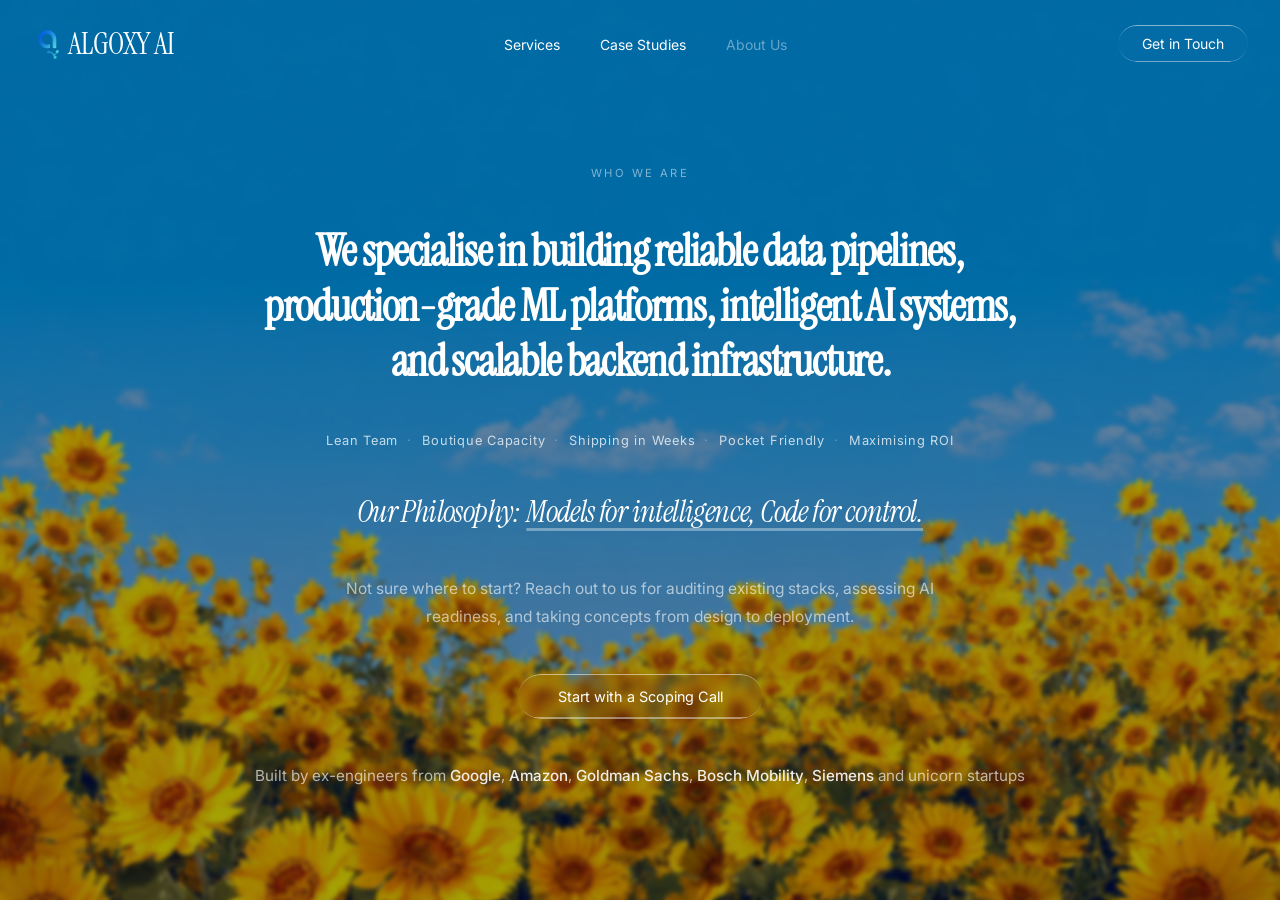
==== about.html @ c76a79a3 "typos & case studies add" ====
<!DOCTYPE html>
<html lang="en">
<head>
  <meta charset="UTF-8" />
  <meta name="viewport" content="width=device-width, initial-scale=1.0" />
  <title>About - Algoxy AI</title>
  <link rel="icon" type="image/png" href="src/logo.png" />
  <link rel="preconnect" href="https://fonts.googleapis.com" />
  <link rel="preconnect" href="https://fonts.gstatic.com" crossorigin />
  <link href="https://fonts.googleapis.com/css2?family=Instrument+Serif:ital@0;1&family=Inter:wght@400;500&display=swap" rel="stylesheet" />

  <style>
    html, body {
      height: 100%;
      margin: 0;
      padding: 0;
    }

    *, *::before, *::after {
      box-sizing: border-box;
      margin: 0;
      padding: 0;
    }

    body {
      background-color: hsl(0, 0%, 0%);
      color: #fff;
      font-family: 'Inter', sans-serif;
      -webkit-font-smoothing: antialiased;
    }

    h1, h2, h3 {
      font-family: 'Instrument Serif', serif;
    }

    /* ── Liquid Glass ─────────────────────────────────────────── */
    .liquid-glass {
      position: relative;
      background: rgba(255, 255, 255, 0.01);
      background-blend-mode: luminosity;
      backdrop-filter: blur(4px);
      -webkit-backdrop-filter: blur(4px);
      border: none;
      box-shadow: inset 0 1px 1px rgba(255, 255, 255, 0.15);
      overflow: hidden;
      cursor: pointer;
      color: #fff;
      font-family: 'Inter', sans-serif;
      transition: scale 0.2s ease;
    }

    .liquid-glass:hover { scale: 1.03; }

    .liquid-glass::before {
      content: '';
      position: absolute;
      inset: 0;
      border-radius: inherit;
      padding: 1.4px;
      background: linear-gradient(
        180deg,
        rgba(255, 255, 255, 0.45) 0%,
        rgba(255, 255, 255, 0.15) 20%,
        rgba(255, 255, 255, 0)    40%,
        rgba(255, 255, 255, 0)    60%,
        rgba(255, 255, 255, 0.15) 80%,
        rgba(255, 255, 255, 0.45) 100%
      );
      -webkit-mask: linear-gradient(#fff 0 0) content-box, linear-gradient(#fff 0 0);
      -webkit-mask-composite: xor;
      mask-composite: exclude;
      pointer-events: none;
    }

    /* ── Animations ───────────────────────────────────────────── */
    @keyframes fade-rise {
      from { opacity: 0; transform: translateY(24px); }
      to   { opacity: 1; transform: translateY(0); }
    }

    .animate-fade-rise        { animation: fade-rise 0.8s ease-out 0.1s  both; }
    .animate-fade-rise-delay  { animation: fade-rise 0.8s ease-out 0.3s  both; }
    .animate-fade-rise-delay-2{ animation: fade-rise 0.8s ease-out 0.5s  both; }
    .animate-fade-rise-delay-3{ animation: fade-rise 0.8s ease-out 0.65s both; }
    .animate-fade-rise-delay-4{ animation: fade-rise 0.8s ease-out 0.8s  both; }
    .animate-fade-rise-delay-5{ animation: fade-rise 0.8s ease-out 0.95s both; }
    .animate-fade-rise-delay-6{ animation: fade-rise 0.8s ease-out 1.1s  both; }

    /* ── Page — full-screen, no scroll ───────────────────────── */
    .page {
      position: relative;
      height: 100vh;
      overflow: hidden;
      background: #000;
      display: flex;
      flex-direction: column;
    }

    /* ── Background video ─────────────────────────────────────── */
    .bg-video {
      position: absolute;
      inset: 0;
      width: 100%;
      height: 100%;
      object-fit: cover;
      z-index: 0;
      filter: blur(2px);
      transform: scale(1.04);
    }

    .bg-overlay {
      position: absolute;
      inset: 0;
      background: rgba(0, 0, 0, 0.35);
      z-index: 1;
    }

    /* ── Content above video ──────────────────────────────────── */
    .page-content {
      position: relative;
      z-index: 2;
      display: flex;
      flex-direction: column;
      flex: 1;
      min-height: 0;
    }

    /* ── Navbar — identical to index.html ────────────────────── */
    .navbar {
      flex-shrink: 0;
      display: flex;
      flex-direction: row;
      justify-content: space-between;
      align-items: center;
      padding: 1.5rem 2rem;
      max-width: 80rem;
      width: 100%;
      margin: 0 auto;
    }

    .navbar-brand {
      font-family: 'Instrument Serif', serif;
      font-size: 1.875rem;
      letter-spacing: -0.025em;
      color: #fff;
      text-decoration: none;
      white-space: nowrap;
      display: flex;
      align-items: center;
      gap: 0.25rem;
    }

    .navbar-logo {
      height: 2rem;
      width: auto;
      display: block;
    }

    .navbar-links {
      display: none;
      flex-direction: row;
      gap: 2.5rem;
      list-style: none;
      flex: 1;
      justify-content: center;
    }

    .navbar-links a {
      font-size: 0.875rem;
      color: #fff;
      text-decoration: none;
      transition: opacity 0.2s ease;
    }

    .navbar-links a:hover  { opacity: 0.8; }
    .navbar-links a.active { opacity: 0.4; pointer-events: none; }

    .navbar-cta {
      border-radius: 9999px;
      padding: 0.625rem 1.5rem;
      font-size: 0.875rem;
    }

    @media (min-width: 768px) {
      .navbar-links { display: flex; }
    }

    /* ── About content — centered in remaining space ──────────── */
    .about-body {
      flex: 1;
      display: flex;
      flex-direction: column;
      align-items: center;
      justify-content: center;
      text-align: center;
      padding: 2rem 2rem 4rem;
      gap: 2.75rem;
    }

    /* Label */
    .about-label {
      font-family: 'Inter', sans-serif;
      font-size: 0.7rem;
      letter-spacing: 0.22em;
      text-transform: uppercase;
      color: rgba(255, 255, 255, 0.5);
    }

    /* Main description */
    .about-description {
      font-family: 'Instrument Serif', serif;
      font-size: clamp(1.75rem, 3.5vw, 2.75rem);
      line-height: 1.25;
      letter-spacing: -0.03em;
      color: #fff;
      max-width: 70rem;
    }

    /* Attribute pills row */
    .about-attrs {
      display: flex;
      flex-wrap: wrap;
      align-items: center;
      justify-content: center;
      gap: 0 1.5rem;
      list-style: none;
    }

    .about-attrs li {
      font-family: 'Inter', sans-serif;
      font-size: 0.8rem;
      letter-spacing: 0.06em;
      color: rgba(255, 255, 255, 0.75);
      position: relative;
    }

    /* dot separator between items except the last */
    .about-attrs li:not(:last-child)::after {
      content: '·';
      position: absolute;
      right: -0.85rem;
      color: rgba(255, 255, 255, 0.3);
    }

    /* Philosophy */
    .about-philosophy {
      font-family: 'Instrument Serif', serif;
      font-style: italic;
      font-size: clamp(1.25rem, 2.5vw, 1.875rem);
      color: #fff;
      letter-spacing: -0.02em;
    }

    .about-philosophy-underline {
      text-decoration: underline;
      text-underline-offset: 6px;
      text-decoration-color: rgba(255, 255, 255, 0.35);
    }

    /* Reach-out nudge */
    .about-reach-out {
      font-family: 'Inter', sans-serif;
      font-size: clamp(0.82rem, 1.4vw, 0.97rem);
      color: rgba(255, 255, 255, 0.6);
      line-height: 1.75;
      max-width: 38rem;
    }

    /* Scoping call CTA */
    .about-scoping-cta {
      border-radius: 9999px;
      padding: 0.875rem 2.5rem;
      font-size: 0.9rem;
    }

    /* Background line */
    .about-background {
      font-family: 'Inter', sans-serif;
      font-size: clamp(0.8rem, 1.5vw, 0.95rem);
      color: rgba(255, 255, 255, 0.65);
      line-height: 1.7;
      white-space: nowrap; /* desktop: single line */
    }

    .about-background strong {
      color: rgba(255, 255, 255, 0.9);
      font-weight: 500;
    }

    /* ── Hamburger — hidden on desktop ───────────────────────── */
    .hamburger {
      display: none;
      flex-direction: column;
      justify-content: center;
      gap: 5.5px;
      background: none;
      border: none;
      cursor: pointer;
      padding: 4px;
      flex-shrink: 0;
    }

    .hamburger span {
      display: block;
      width: 22px;
      height: 1.5px;
      background: #fff;
      border-radius: 2px;
      transition: transform 0.25s ease, opacity 0.25s ease;
    }

    .hamburger.open span:nth-child(1) { transform: translateY(7px) rotate(45deg); }
    .hamburger.open span:nth-child(2) { opacity: 0; }
    .hamburger.open span:nth-child(3) { transform: translateY(-7px) rotate(-45deg); }

    /* ── Mobile backdrop ─────────────────────────────────────── */
    .mobile-backdrop {
      position: fixed;
      inset: 0;
      background: rgba(0, 0, 0, 0.5);
      z-index: 100;
      visibility: hidden;
      opacity: 0;
      pointer-events: none;
      transition: opacity 0.3s ease, visibility 0.3s ease;
    }

    .mobile-backdrop.open {
      visibility: visible;
      opacity: 1;
      pointer-events: auto;
    }

    /* ── Slide-down panel menu — liquid glass ────────────────── */
    .mobile-menu {
      position: fixed;
      top: 0;
      left: 0;
      right: 0;
      z-index: 200;
      background: rgba(255, 255, 255, 0.04);
      backdrop-filter: blur(22px) saturate(1.8);
      -webkit-backdrop-filter: blur(22px) saturate(1.8);
      box-shadow: inset 0 1px 1px rgba(255, 255, 255, 0.15);
      overflow: hidden;
      padding: 5.5rem 2rem 2rem;
      transform: translateY(-100%);
      opacity: 0;
      pointer-events: none;
      transition: transform 0.35s cubic-bezier(0.4, 0, 0.2, 1),
                  opacity 0.3s ease;
    }

    /* Gradient border — same trick as .liquid-glass::before */
    .mobile-menu::before {
      content: '';
      position: absolute;
      inset: 0;
      padding: 1.4px;
      background: linear-gradient(
        180deg,
        rgba(255, 255, 255, 0.3)  0%,
        rgba(255, 255, 255, 0.1)  20%,
        rgba(255, 255, 255, 0)    40%,
        rgba(255, 255, 255, 0)    60%,
        rgba(255, 255, 255, 0.1)  80%,
        rgba(255, 255, 255, 0.35) 100%
      );
      -webkit-mask: linear-gradient(#fff 0 0) content-box, linear-gradient(#fff 0 0);
      -webkit-mask-composite: xor;
      mask-composite: exclude;
      pointer-events: none;
    }

    .mobile-menu.open {
      transform: translateY(0);
      opacity: 1;
      pointer-events: auto;
    }

    .mobile-menu-links {
      list-style: none;
      display: flex;
      flex-direction: column;
    }

    .mobile-menu-links li {
      border-bottom: 1px solid rgba(255, 255, 255, 0.07);
    }

    .mobile-menu-links li:last-child { border-bottom: none; }

    .mobile-menu-links a {
      font-family: 'Instrument Serif', serif;
      font-size: 1.75rem;
      color: #fff;
      text-decoration: none;
      letter-spacing: -0.02em;
      opacity: 0.85;
      display: block;
      padding: 0.85rem 0;
      transition: opacity 0.2s ease;
    }

    .mobile-menu-links a:hover { opacity: 1; }
    .mobile-menu-links a.inactive { opacity: 0.3; cursor: default; pointer-events: none; }

    /* Navbar lifts above panel + backdrop when open */
    .navbar.menu-open { z-index: 300; }

    /* ── Mobile bottom nav ───────────────────────────────────── */
    .mobile-nav-bottom { display: none; }

    @media (max-width: 767px) {
      .hamburger  { display: none; }
      .navbar-cta { display: none; }
      .navbar     { justify-content: center; }

      .mobile-nav-bottom {
        display: flex;
        justify-content: space-around;
        align-items: center;
        padding: 1.5rem 2rem 2rem;
      }

      .mobile-nav-bottom a {
        font-family: 'Inter', sans-serif;
        font-size: 0.75rem;
        letter-spacing: 0.08em;
        text-transform: uppercase;
        color: rgba(255, 255, 255, 0.75);
        text-decoration: underline;
        text-underline-offset: 5px;
        text-decoration-color: rgba(255, 255, 255, 0.35);
        transition: color 0.2s ease, text-decoration-color 0.2s ease;
      }

      .mobile-nav-bottom a:hover {
        color: #fff;
        text-decoration-color: rgba(255, 255, 255, 0.7);
      }

      .mobile-nav-bottom a.inactive { opacity: 0.3; pointer-events: none; }
    }

    /* ── Tablet ───────────────────────────────────────────────── */
    @media (max-width: 1024px) {
      .about-background {
        white-space: normal; /* allow wrapping on smaller screens */
      }
    }

    /* ── Mobile ───────────────────────────────────────────────── */
    @media (max-width: 767px) {
      /* Release fixed height so content isn't clipped */
      .page {
        height: auto;
        min-height: 100vh;
        overflow-y: auto;
      }
      /* Keep video covering the full viewport on mobile */
      .bg-video,
      .bg-overlay {
        position: fixed;
      }
      .navbar {
        padding: 1.25rem 1.25rem;
      }
      .navbar-brand {
        font-size: 1.35rem;
      }
      .navbar-logo {
        height: 1.5rem;
      }
      .navbar-cta {
        padding: 0.5rem 1rem;
        font-size: 0.75rem;
      }
      .about-body {
        gap: 1.75rem;
        padding: 1.5rem 1.25rem 3rem;
        justify-content: center;
      }
      .about-description {
        font-size: clamp(1.4rem, 6vw, 1.75rem);
      }
      .about-description br { display: none; }
      .about-philosophy {
        font-size: clamp(1.1rem, 4.5vw, 1.4rem);
      }
      .about-background {
        white-space: normal;
        font-size: 0.875rem;
      }
      .about-attrs {
        gap: 0.4rem 1.1rem;
      }
    }
  </style>
</head>
<body>
  <div class="page">

    <!-- Background image -->
    <img src="src/photo.png" alt="" class="bg-video" />
    <div class="bg-overlay"></div>

    <div class="page-content">

      <!-- Navbar -->
      <nav class="navbar animate-fade-rise">
        <button class="hamburger" aria-label="Toggle menu">
          <span></span><span></span><span></span>
        </button>
        <a href="index.html" class="navbar-brand">
          <img src="src/logo.png" alt="Algoxy AI Logo" class="navbar-logo" />
          ALGOXY AI
        </a>
        <ul class="navbar-links">
          <li><a href="services.html">Services</a></li>
          <li><a href="case-studies.html">Case Studies</a></li>
          <li><a href="about.html" class="active">About Us</a></li>
        </ul>
        <a href="mailto:contact@algoxy.ai" class="liquid-glass navbar-cta" style="text-decoration:none;">Get in Touch</a>
      </nav>

      <!-- Centered about content -->
      <div class="about-body">

        <p class="about-label animate-fade-rise">Who we are</p>

        <h1 class="about-description animate-fade-rise-delay">
          We specialise in building reliable data pipelines, <br />production-grade ML platforms, intelligent AI systems, <br />and scalable backend infrastructure.
        </h1>

        <ul class="about-attrs animate-fade-rise-delay-2">
          <li>Lean Team</li>
          <li>Boutique Capacity</li>
          <li>Shipping in Weeks</li>
          <li>Pocket Friendly</li>
          <li>Maximising ROI</li>
        </ul>

        <p class="about-philosophy animate-fade-rise-delay-3">
          Our Philosophy: <span class="about-philosophy-underline">Models for intelligence, Code for control.</span>
        </p>

        <p class="about-reach-out animate-fade-rise-delay-4">
          Not sure where to start? Reach out to us for auditing existing stacks, assessing AI readiness, and taking concepts from design to deployment.
        </p>

        <a href="https://cal.com/algoxy/30min" target="_blank" class="liquid-glass about-scoping-cta animate-fade-rise-delay-5" style="text-decoration:none;">
          Start with a Scoping Call
        </a>

        <p class="about-background animate-fade-rise-delay-6">
          Built by ex-engineers from <strong>Google</strong>, <strong>Amazon</strong>, <strong>Goldman Sachs</strong>, <strong>Bosch Mobility</strong>, <strong>Siemens</strong> and unicorn startups
        </p>

      </div>

      <!-- Mobile bottom nav -->
      <nav class="mobile-nav-bottom">
        <a href="index.html">Home</a>
        <a href="services.html">Services</a>
        <a href="case-studies.html">Case Studies</a>
      </nav>

    </div>
  </div>
  <!-- Mobile backdrop -->
  <div class="mobile-backdrop" id="mobileBackdrop"></div>

  <!-- Mobile slide-down panel -->
  <div class="mobile-menu" id="mobileMenu">
    <ul class="mobile-menu-links">
      <li><a href="index.html">Home</a></li>
      <li><a href="services.html">Services</a></li>
      <li><a href="case-studies.html">Case Studies</a></li>
      <li><a href="about.html" class="inactive">About Us</a></li>
    </ul>
  </div>

  <script>
    const hamburger = document.querySelector('.hamburger');
    const navbar    = document.querySelector('.navbar');
    const menu      = document.getElementById('mobileMenu');
    const backdrop  = document.getElementById('mobileBackdrop');

    function closeMenu() {
      hamburger.classList.remove('open');
      navbar.classList.remove('menu-open');
      menu.classList.remove('open');
      backdrop.classList.remove('open');
    }

    hamburger.addEventListener('click', () => {
      const isOpen = menu.classList.contains('open');
      if (isOpen) { closeMenu(); }
      else {
        hamburger.classList.add('open');
        navbar.classList.add('menu-open');
        menu.classList.add('open');
        backdrop.classList.add('open');
      }
    });

    backdrop.addEventListener('click', closeMenu);
    menu.querySelectorAll('a:not(.inactive)').forEach(a => {
      a.addEventListener('click', closeMenu);
    });
  </script>
</body>
</html>
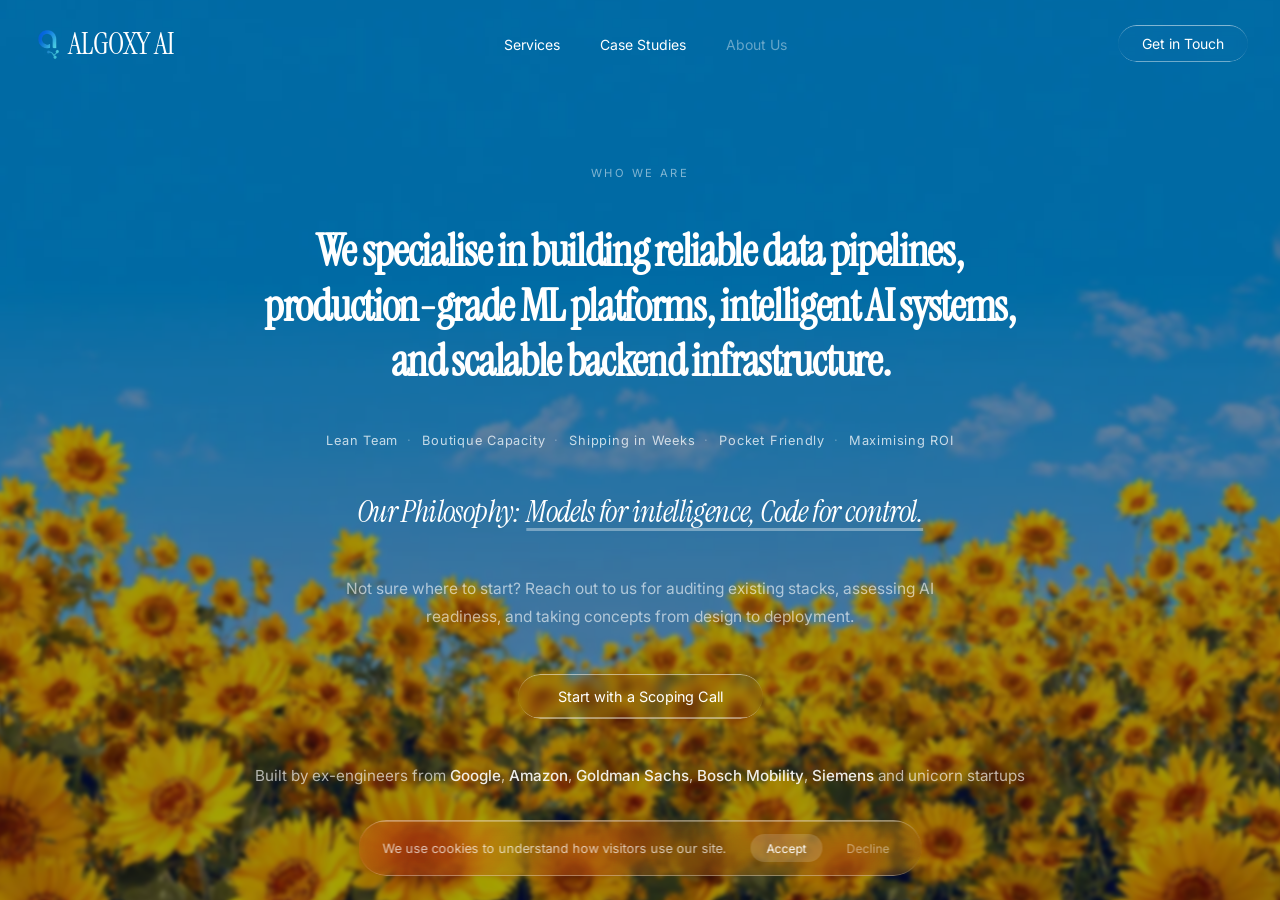
==== commit bde4f06d: "website optimisations" ====
--- a/about.html
+++ b/about.html
@@ -4,7 +4,21 @@
   <meta charset="UTF-8" />
   <meta name="viewport" content="width=device-width, initial-scale=1.0" />
   <title>About - Algoxy AI</title>
+  <meta name="description" content="Algoxy AI is a lean, boutique engineering team built by ex-engineers from Google, Amazon, Goldman Sachs, Bosch Mobility, Siemens, and unicorn startups." />
+  <!-- Open Graph -->
+  <meta property="og:type"        content="website" />
+  <meta property="og:site_name"   content="Algoxy AI" />
+  <meta property="og:url"         content="https://algoxy.ai/about.html" />
+  <meta property="og:title"       content="About - Algoxy AI" />
+  <meta property="og:description" content="Algoxy AI is a lean, boutique engineering team built by ex-engineers from Google, Amazon, Goldman Sachs, Bosch Mobility, Siemens, and unicorn startups." />
+  <meta property="og:image"       content="https://algoxy.ai/src/photo.png" />
+  <!-- Twitter / X -->
+  <meta name="twitter:card"        content="summary_large_image" />
+  <meta name="twitter:title"       content="About - Algoxy AI" />
+  <meta name="twitter:description" content="Algoxy AI is a lean, boutique engineering team built by ex-engineers from Google, Amazon, Goldman Sachs, Bosch Mobility, Siemens, and unicorn startups." />
+  <meta name="twitter:image"       content="https://algoxy.ai/src/photo.png" />
   <link rel="icon" type="image/png" href="src/logo.png" />
+  <!-- Analytics loaded conditionally via src/consent.js -->
   <link rel="preconnect" href="https://fonts.googleapis.com" />
   <link rel="preconnect" href="https://fonts.gstatic.com" crossorigin />
   <link href="https://fonts.googleapis.com/css2?family=Instrument+Serif:ital@0;1&family=Inter:wght@400;500&display=swap" rel="stylesheet" />
@@ -443,6 +457,98 @@
       .mobile-nav-bottom a.inactive { opacity: 0.3; pointer-events: none; }
     }
 
+    /* ── Cookie consent banner ───────────────────────────────── */
+    .cookie-banner {
+      position: fixed;
+      bottom: 1.5rem;
+      left: 50%;
+      transform: translateX(-50%) translateY(calc(100% + 2rem));
+      z-index: 500;
+      display: flex;
+      align-items: center;
+      gap: 1.5rem;
+      padding: 0.875rem 1rem 0.875rem 1.5rem;
+      border-radius: 9999px;
+      background: rgba(255, 255, 255, 0.04);
+      backdrop-filter: blur(22px) saturate(1.8);
+      -webkit-backdrop-filter: blur(22px) saturate(1.8);
+      box-shadow: inset 0 1px 1px rgba(255, 255, 255, 0.15);
+      white-space: nowrap;
+      transition: transform 0.4s cubic-bezier(0.4, 0, 0.2, 1);
+    }
+
+    .cookie-banner::before {
+      content: '';
+      position: absolute;
+      inset: 0;
+      border-radius: inherit;
+      padding: 1.4px;
+      background: linear-gradient(
+        180deg,
+        rgba(255, 255, 255, 0.3)  0%,
+        rgba(255, 255, 255, 0.1)  20%,
+        rgba(255, 255, 255, 0)    40%,
+        rgba(255, 255, 255, 0)    60%,
+        rgba(255, 255, 255, 0.1)  80%,
+        rgba(255, 255, 255, 0.35) 100%
+      );
+      -webkit-mask: linear-gradient(#fff 0 0) content-box, linear-gradient(#fff 0 0);
+      -webkit-mask-composite: xor;
+      mask-composite: exclude;
+      pointer-events: none;
+    }
+
+    .cookie-banner.visible {
+      transform: translateX(-50%) translateY(0);
+    }
+
+    .cookie-text {
+      font-family: 'Inter', sans-serif;
+      font-size: 0.8rem;
+      color: rgba(255, 255, 255, 0.7);
+    }
+
+    .cookie-actions {
+      display: flex;
+      gap: 0.5rem;
+      flex-shrink: 0;
+    }
+
+    .cookie-btn {
+      font-family: 'Inter', sans-serif;
+      font-size: 0.75rem;
+      border-radius: 9999px;
+      padding: 0.4rem 1rem;
+      cursor: pointer;
+      border: none;
+      transition: opacity 0.2s ease;
+    }
+
+    .cookie-accept {
+      background: rgba(255, 255, 255, 0.15);
+      color: #fff;
+    }
+
+    .cookie-decline {
+      background: transparent;
+      color: rgba(255, 255, 255, 0.45);
+    }
+
+    .cookie-btn:hover { opacity: 0.75; }
+
+    @media (max-width: 640px) {
+      .cookie-banner {
+        flex-direction: column;
+        gap: 0.75rem;
+        border-radius: 1.25rem;
+        padding: 1rem 1.25rem;
+        width: calc(100% - 2.5rem);
+        white-space: normal;
+        text-align: center;
+        bottom: 5rem;
+      }
+    }
+
     /* ── Tablet ───────────────────────────────────────────────── */
     @media (max-width: 1024px) {
       .about-background {
@@ -502,7 +608,7 @@
   <div class="page">
 
     <!-- Background image -->
-    <img src="src/photo.png" alt="" class="bg-video" />
+    <img src="src/photo.webp" alt="" class="bg-video" />
     <div class="bg-overlay"></div>
 
     <div class="page-content">
@@ -513,7 +619,7 @@
           <span></span><span></span><span></span>
         </button>
         <a href="index.html" class="navbar-brand">
-          <img src="src/logo.png" alt="Algoxy AI Logo" class="navbar-logo" />
+          <img src="src/logo.webp" alt="Algoxy AI Logo" class="navbar-logo" />
           ALGOXY AI
         </a>
         <ul class="navbar-links">
@@ -581,6 +687,16 @@
     </ul>
   </div>
 
+  <!-- Cookie consent banner -->
+  <div class="cookie-banner" id="cookieBanner">
+    <p class="cookie-text">We use cookies to understand how visitors use our site.</p>
+    <div class="cookie-actions">
+      <button class="cookie-btn cookie-accept" id="cookieAccept">Accept</button>
+      <button class="cookie-btn cookie-decline" id="cookieDecline">Decline</button>
+    </div>
+  </div>
+  <script src="src/consent.js"></script>
+
   <script>
     const hamburger = document.querySelector('.hamburger');
     const navbar    = document.querySelector('.navbar');
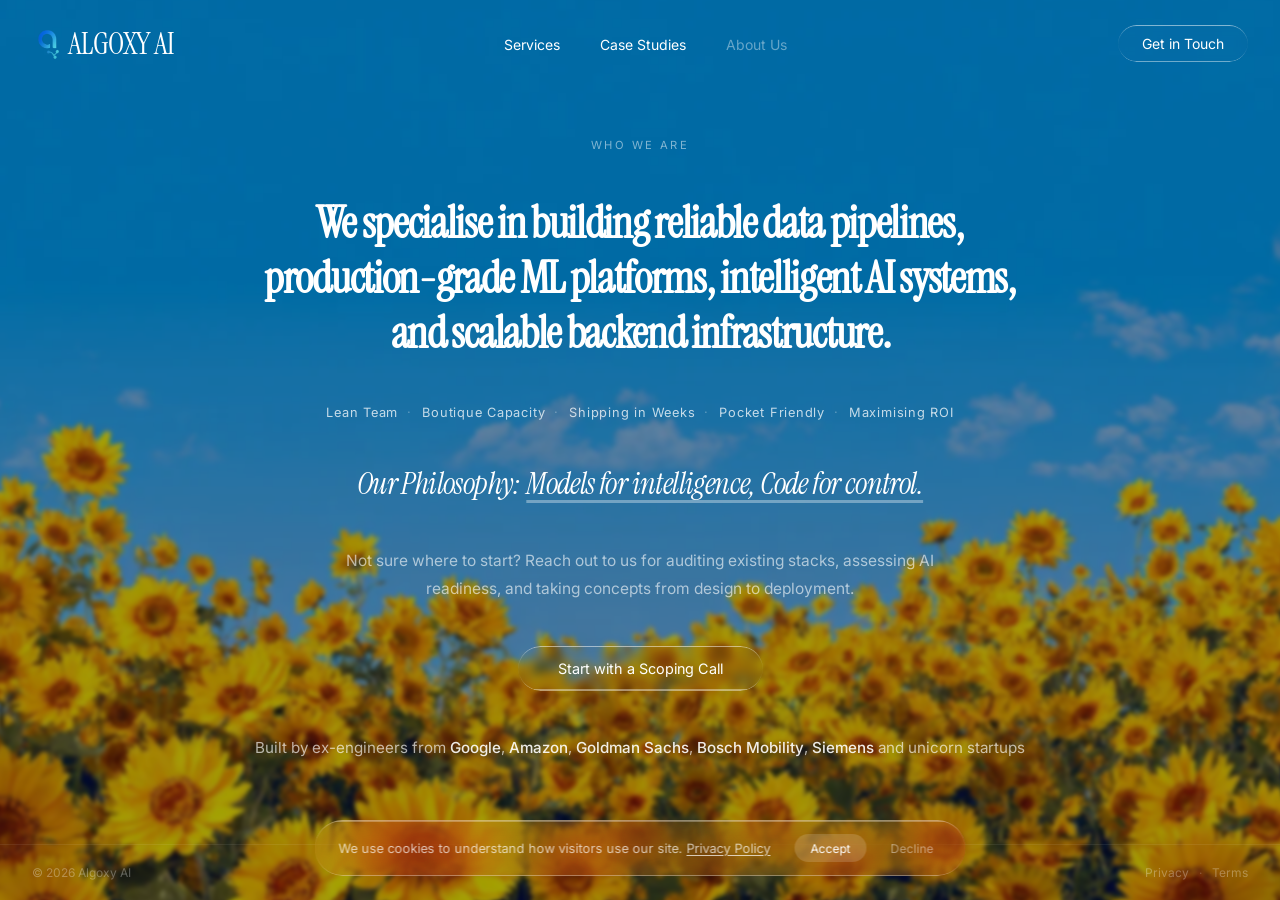
==== commit e612eaaa: "404, privacy, terms add" ====
--- a/about.html
+++ b/about.html
@@ -4,19 +4,19 @@
   <meta charset="UTF-8" />
   <meta name="viewport" content="width=device-width, initial-scale=1.0" />
   <title>About - Algoxy AI</title>
-  <meta name="description" content="Algoxy AI is a lean, boutique engineering team built by ex-engineers from Google, Amazon, Goldman Sachs, Bosch Mobility, Siemens, and unicorn startups." />
+  <meta name="description" content="Lean AI engineering team. Ex-engineers from Google, Amazon, Goldman Sachs, Bosch Mobility, Siemens, and unicorn startups." />
   <!-- Open Graph -->
   <meta property="og:type"        content="website" />
   <meta property="og:site_name"   content="Algoxy AI" />
   <meta property="og:url"         content="https://algoxy.ai/about.html" />
-  <meta property="og:title"       content="About - Algoxy AI" />
-  <meta property="og:description" content="Algoxy AI is a lean, boutique engineering team built by ex-engineers from Google, Amazon, Goldman Sachs, Bosch Mobility, Siemens, and unicorn startups." />
-  <meta property="og:image"       content="https://algoxy.ai/src/photo.png" />
+  <meta property="og:title"       content="About | Algoxy AI" />
+  <meta property="og:description" content="Lean AI engineering team. Ex-engineers from Google, Amazon, Goldman Sachs, Bosch Mobility, Siemens, and unicorn startups." />
+  <meta property="og:image"       content="https://algoxy.ai/src/og-image.png" />
   <!-- Twitter / X -->
   <meta name="twitter:card"        content="summary_large_image" />
-  <meta name="twitter:title"       content="About - Algoxy AI" />
-  <meta name="twitter:description" content="Algoxy AI is a lean, boutique engineering team built by ex-engineers from Google, Amazon, Goldman Sachs, Bosch Mobility, Siemens, and unicorn startups." />
-  <meta name="twitter:image"       content="https://algoxy.ai/src/photo.png" />
+  <meta name="twitter:title"       content="About | Algoxy AI" />
+  <meta name="twitter:description" content="Lean AI engineering team. Ex-engineers from Google, Amazon, Goldman Sachs, Bosch Mobility, Siemens, and unicorn startups." />
+  <meta name="twitter:image"       content="https://algoxy.ai/src/og-image.png" />
   <link rel="icon" type="image/png" href="src/logo.png" />
   <!-- Analytics loaded conditionally via src/consent.js -->
   <link rel="preconnect" href="https://fonts.googleapis.com" />
@@ -460,11 +460,12 @@
     /* ── Cookie consent banner ───────────────────────────────── */
     .cookie-banner {
       position: fixed;
+      display: none;
       bottom: 1.5rem;
       left: 50%;
-      transform: translateX(-50%) translateY(calc(100% + 2rem));
+      transform: translateX(-50%);
+      opacity: 0;
       z-index: 500;
-      display: flex;
       align-items: center;
       gap: 1.5rem;
       padding: 0.875rem 1rem 0.875rem 1.5rem;
@@ -474,7 +475,7 @@
       -webkit-backdrop-filter: blur(22px) saturate(1.8);
       box-shadow: inset 0 1px 1px rgba(255, 255, 255, 0.15);
       white-space: nowrap;
-      transition: transform 0.4s cubic-bezier(0.4, 0, 0.2, 1);
+      transition: opacity 0.35s ease;
     }
 
     .cookie-banner::before {
@@ -499,7 +500,7 @@
     }
 
     .cookie-banner.visible {
-      transform: translateX(-50%) translateY(0);
+      opacity: 1;
     }
 
     .cookie-text {
@@ -522,6 +523,8 @@
       cursor: pointer;
       border: none;
       transition: opacity 0.2s ease;
+      touch-action: manipulation;
+      -webkit-tap-highlight-color: transparent;
     }
 
     .cookie-accept {
@@ -601,6 +604,52 @@
       .about-attrs {
         gap: 0.4rem 1.1rem;
       }
+    }
+
+    /* ── Site footer ──────────────────────────────────────────── */
+    .site-footer {
+      position: relative;
+      z-index: 2;
+      display: flex;
+      justify-content: space-between;
+      align-items: center;
+      padding: 1.25rem 2rem;
+      max-width: 80rem;
+      width: 100%;
+      margin: 0 auto;
+      border-top: 1px solid rgba(255, 255, 255, 0.07);
+      flex-shrink: 0;
+    }
+
+    .footer-copy {
+      font-family: 'Inter', sans-serif;
+      font-size: 0.75rem;
+      color: rgba(255, 255, 255, 0.3);
+    }
+
+    .footer-links {
+      display: flex;
+      align-items: center;
+      gap: 0.625rem;
+    }
+
+    .footer-links a {
+      font-family: 'Inter', sans-serif;
+      font-size: 0.75rem;
+      color: rgba(255, 255, 255, 0.3);
+      text-decoration: none;
+      transition: color 0.2s ease;
+    }
+
+    .footer-links a:hover { color: rgba(255, 255, 255, 0.7); }
+
+    .footer-sep {
+      font-size: 0.75rem;
+      color: rgba(255, 255, 255, 0.2);
+    }
+
+    @media (max-width: 767px) {
+      .site-footer { display: none; }
     }
   </style>
 </head>
@@ -672,6 +721,15 @@
         <a href="case-studies.html">Case Studies</a>
       </nav>
 
+      <footer class="site-footer">
+        <span class="footer-copy">&copy; 2026 Algoxy AI</span>
+        <nav class="footer-links">
+          <a href="privacy.html">Privacy</a>
+          <span class="footer-sep">&middot;</span>
+          <a href="terms.html">Terms</a>
+        </nav>
+      </footer>
+
     </div>
   </div>
   <!-- Mobile backdrop -->
@@ -689,7 +747,7 @@
 
   <!-- Cookie consent banner -->
   <div class="cookie-banner" id="cookieBanner">
-    <p class="cookie-text">We use cookies to understand how visitors use our site.</p>
+    <p class="cookie-text">We use cookies to understand how visitors use our site. <a href="privacy.html" style="color:inherit;text-underline-offset:2px;">Privacy Policy</a></p>
     <div class="cookie-actions">
       <button class="cookie-btn cookie-accept" id="cookieAccept">Accept</button>
       <button class="cookie-btn cookie-decline" id="cookieDecline">Decline</button>
